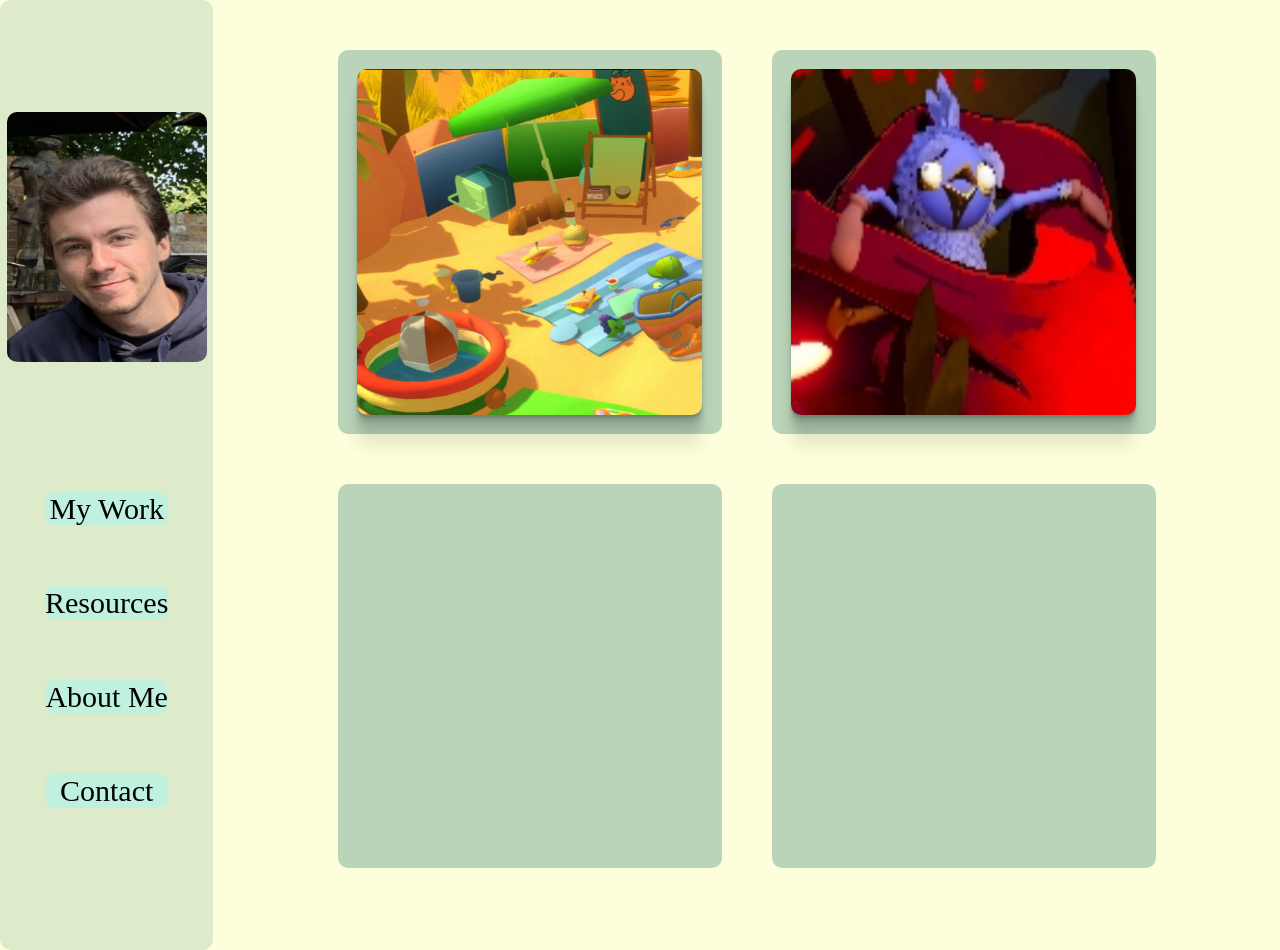
==== index.html @ 6855433c "change file name" ====
<!DOCTYPE html>
<html lang="en">
<head>
    <meta charset="UTF-8">
    <meta name="viewport" content="width=device-width, initial-scale=1.0" color="black">
    <style>@font-face { font-family: Jua; src: url('Jua-Regular.TTF'); }
    * { border: 10px; border-radius: 10px 10px 10px 10px; font-family: Jua;} </style>
    <link rel="stylesheet" href="Styles.css"/>
    <title>Document</title>
</head>
<body style="background-color: #fdffdc; margin: 0;">
    <div class="popup" id="projectPopup">
        <button class="closeButton" onclick="closeProject()">×</button>

        <div class="popupContent" id="projectContent">
            
        </div>
    </div>
    <div class = "main">
        <!-- Div for side bar-->
        <div class="sidebar" style="grid-column: span 2; gap: 100px">
            <img src="IMG_3291.png" style=" width: 200px; height: 250px; align-self: center;"></img> 
            <box style="display: grid;
                            align-items: center;
                            justify-content: center;
                            align-content: center;
                            border-radius: 10px 10px 10px 10px;">
            <p class="sidebarText"> My Work </p>
            <p class="sidebarText"> Resources</p>
            <p class="sidebarText"> About Me</p>
            <p class="sidebarText"> Contact </p>
            </box>
        </div>
        <!-- Div for content-->
        <div class="contentGrid">
            <div class="contentBox" onclick="openProject('ProjectNok.html')">
                <img class="thumbnail" src="49d92160_original.jpg"></img>
                <div class="shadowBox"></div>
            </div>
            <div class="contentBox" onclick="openProject('ProjectNok.html')">
                <img class="thumbnail" src="AAAHHHH.png"></img>
                <div class="shadowBox"></div>    
            </div>
            <div class="contentBox" onclick="openProject('ProjectNok.html')"> </div>
            <div class="contentBox" onclick="openProject('ProjectNok.html')"> </div>
            <div class="contentBox" onclick="openProject('ProjectNok.html')"> </div>
            <div class="contentBox" onclick="openProject('ProjectNok.html')"> </div>
            <div class="contentBox" onclick="openProject('ProjectNok.html')"> </div>
            <div class="contentBox"> </div>
            <div class="contentBox"> </div>
        </div>
    </div>
<script src="scripts.js"></script>
</body>
</html>
---- Styles.css ----
.main{
    display: grid;
    grid-template-columns: repeat(12, 1fr);
    overflow-y: hidden;
}
.sidebar{
    background-color: #deebca;
    display: flex;
    justify-content: center;
    flex-direction: column;
    min-height: 100vh;
}
.sidebarText{
    background-color: rgb(191, 241, 222);
    text-align: center;
    font-weight: 500;
    font-size: 30px;
}
.contentGrid{
    grid-column: span 10;
    display: flex;
    grid-template-columns: repeat(3, 1fr);
    grid-template-rows: repeat(3, 1fr);
    flex-wrap: wrap;
    flex-flow: auto;
    align-items: center;
    justify-content: center;
    overflow-y: auto;
    height: calc(100vh - 50px);
    gap: 50px;
    margin: 50px 0px 50px 0px;
}
.contentBox{
    width: 384px;
    height: 384px;
    position: relative;
    display: flex;
    align-items: center;
    justify-content: center;
    background-color: rgb(186, 212, 185);
}

.thumbnail{
    width: 90%; 
    height: 90%;
}

.shadowBox{
    position: absolute;
    width: 90%; 
    height: 90%;
    z-index: 2;
    box-shadow: rgba(0, 0, 0, 0.09) 0px 2px 1px, rgba(0, 0, 0, 0.09) 0px 4px 2px, rgba(0, 0, 0, 0.09) 0px 8px 4px, rgba(0, 0, 0, 0.09) 0px 16px 8px, rgba(0, 0, 0, 0.09) 0px 32px 16px;
}

.popup{
    display: none;
    position: absolute;
    z-index: 3;
    width: 90%;
    height: 90%;
    top: +5%;
    left: +5%;
    justify-content: center;
    align-items: center;
    background-color: rgb(187, 218, 192);
}
.popupContent {
    position: relative;
    width: 95%;
    height: 90%;
    display: flex;
    flex-direction:  auto;
    justify-content: top;
    background-color: white;
    overflow: hidden;
}

.closeButton {
    position: absolute;
    top: 5px;
    right: 5px;
    font-size: 40px;
    align-self: center;
    width: 40px;
    height: 40px;
    border: none;
    cursor: pointer;
}
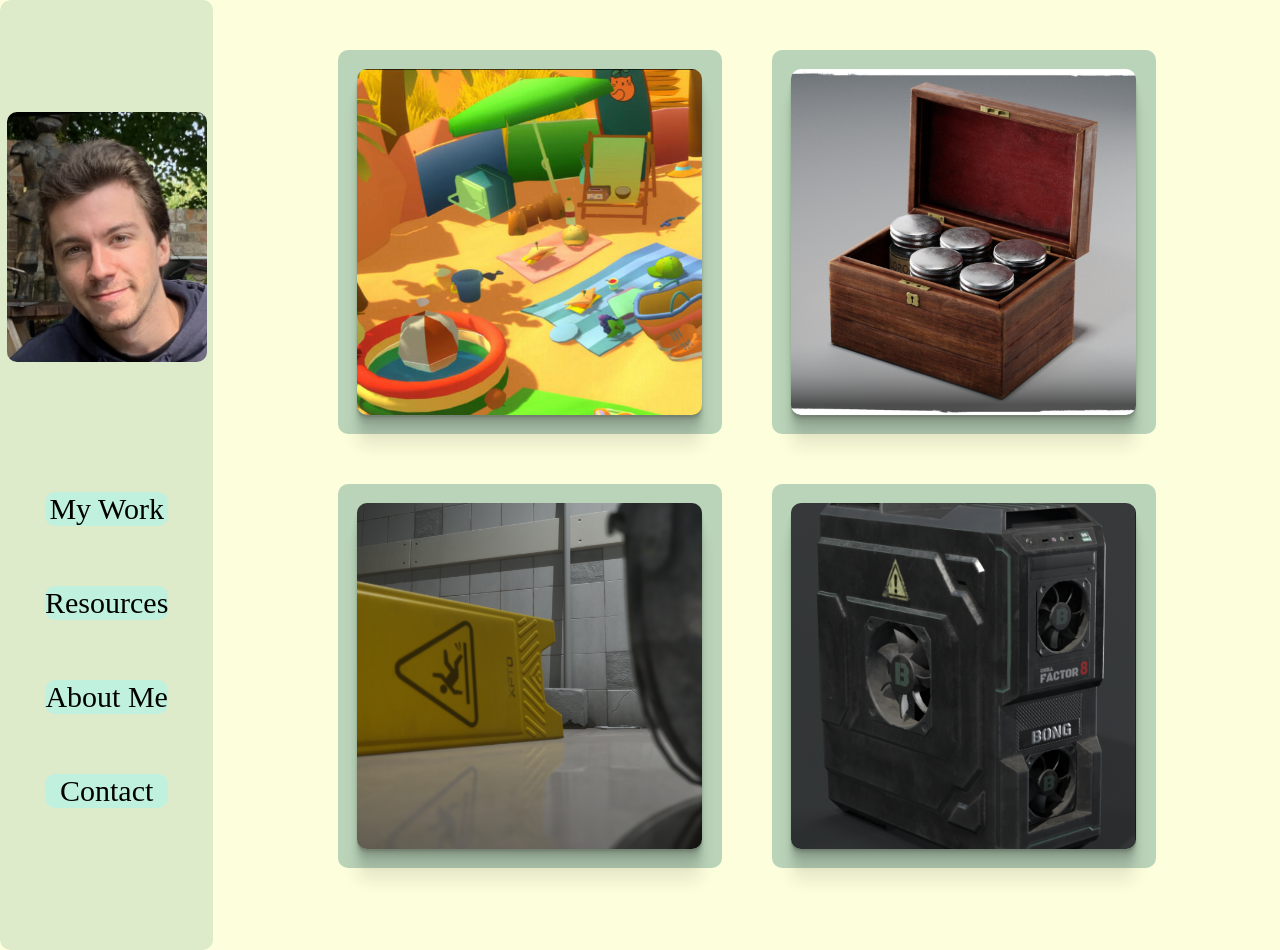
==== commit e7414da1: "update pictures" ====
--- a/index.html
+++ b/index.html
@@ -19,7 +19,7 @@
     <div class = "main">
         <!-- Div for side bar-->
         <div class="sidebar" style="grid-column: span 2; gap: 100px">
-            <img src="IMG_3291.png" style=" width: 200px; height: 250px; align-self: center;"></img> 
+            <img src="IMG_3291.png" style=" width: 200px; height: 250px; align-self: center; object-fit: cover;"></img> 
             <box style="display: grid;
                             align-items: center;
                             justify-content: center;
@@ -38,12 +38,21 @@
                 <div class="shadowBox"></div>
             </div>
             <div class="contentBox" onclick="openProject('ProjectNok.html')">
-                <img class="thumbnail" src="AAAHHHH.png"></img>
+                <img class="thumbnail" src="Box.jpg"></img>
                 <div class="shadowBox"></div>    
             </div>
-            <div class="contentBox" onclick="openProject('ProjectNok.html')"> </div>
-            <div class="contentBox" onclick="openProject('ProjectNok.html')"> </div>
-            <div class="contentBox" onclick="openProject('ProjectNok.html')"> </div>
+            <div class="contentBox" onclick="openProject('ProjectNok.html')"> 
+                <img class="thumbnail" src="final.png"></img>
+                <div class="shadowBox"></div>   
+            </div>
+            <div class="contentBox" onclick="openProject('ProjectNok.html')">
+                <img class="thumbnail" src="Computer.png"></img>
+                <div class="shadowBox"></div>  
+            </div>
+            <div class="contentBox" onclick="openProject('ProjectNok.html')"> 
+                <img class="thumbnail" src="5efc3b432d958.gif"></img>
+                <div class="shadowBox"></div>  
+            </div>
             <div class="contentBox" onclick="openProject('ProjectNok.html')"> </div>
             <div class="contentBox" onclick="openProject('ProjectNok.html')"> </div>
             <div class="contentBox"> </div>
--- a/Styles.css
+++ b/Styles.css
@@ -43,6 +43,7 @@
 .thumbnail{
     width: 90%; 
     height: 90%;
+    object-fit: cover;
 }
 
 .shadowBox{
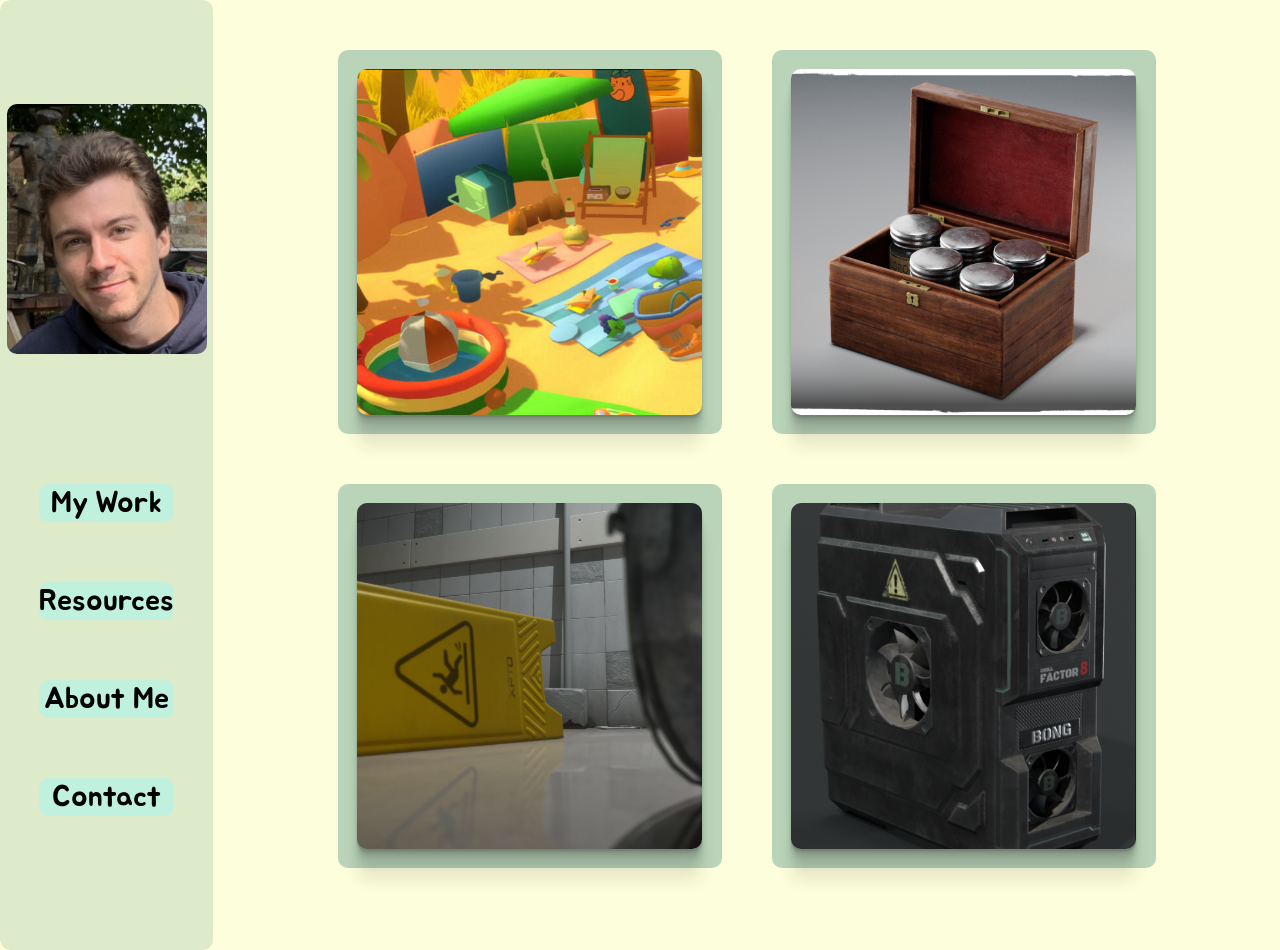
==== commit eeff9bec: "update styles" ====
--- a/index.html
+++ b/index.html
@@ -3,7 +3,7 @@
 <head>
     <meta charset="UTF-8">
     <meta name="viewport" content="width=device-width, initial-scale=1.0" color="black">
-    <style>@font-face { font-family: Jua; src: url('Jua-Regular.TTF'); }
+    <style>@font-face { font-family: Jua; src: url('Jua-Regular.ttf'); }
     * { border: 10px; border-radius: 10px 10px 10px 10px; font-family: Jua;} </style>
     <link rel="stylesheet" href="Styles.css"/>
     <title>Document</title>
--- a/Styles.css
+++ b/Styles.css
@@ -38,6 +38,7 @@
     align-items: center;
     justify-content: center;
     background-color: rgb(186, 212, 185);
+    
 }
 
 .thumbnail{
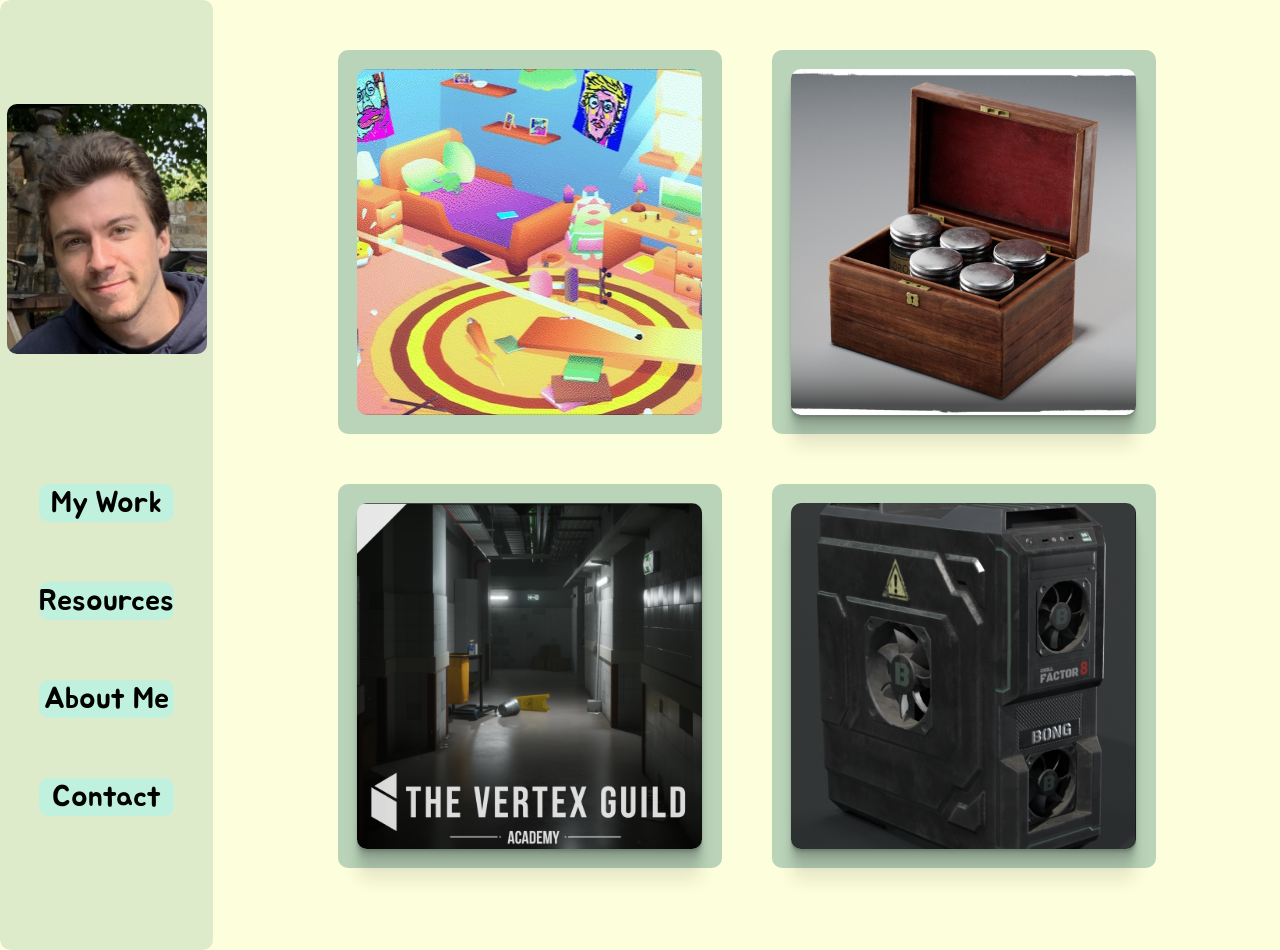
==== commit c4afd481: "Improve pictures" ====
--- a/index.html
+++ b/index.html
@@ -34,7 +34,7 @@
         <!-- Div for content-->
         <div class="contentGrid">
             <div class="contentBox" onclick="openProject('ProjectNok.html')">
-                <img class="thumbnail" src="49d92160_original.jpg"></img>
+                <video autoplay style="object-fit: cover; overflow: hidden; width: 90%; height: 90%;"><source src="Nok.webm" type="video/webm" />
                 <div class="shadowBox"></div>
             </div>
             <div class="contentBox" onclick="openProject('ProjectNok.html')">
@@ -42,7 +42,7 @@
                 <div class="shadowBox"></div>    
             </div>
             <div class="contentBox" onclick="openProject('ProjectNok.html')"> 
-                <img class="thumbnail" src="final.png"></img>
+                <img class="thumbnail" src="final1.png"></img>
                 <div class="shadowBox"></div>   
             </div>
             <div class="contentBox" onclick="openProject('ProjectNok.html')">
@@ -50,7 +50,7 @@
                 <div class="shadowBox"></div>  
             </div>
             <div class="contentBox" onclick="openProject('ProjectNok.html')"> 
-                <img class="thumbnail" src="5efc3b432d958.gif"></img>
+                <img class="thumbnail" src="3prop.png"></img>
                 <div class="shadowBox"></div>  
             </div>
             <div class="contentBox" onclick="openProject('ProjectNok.html')"> </div>
